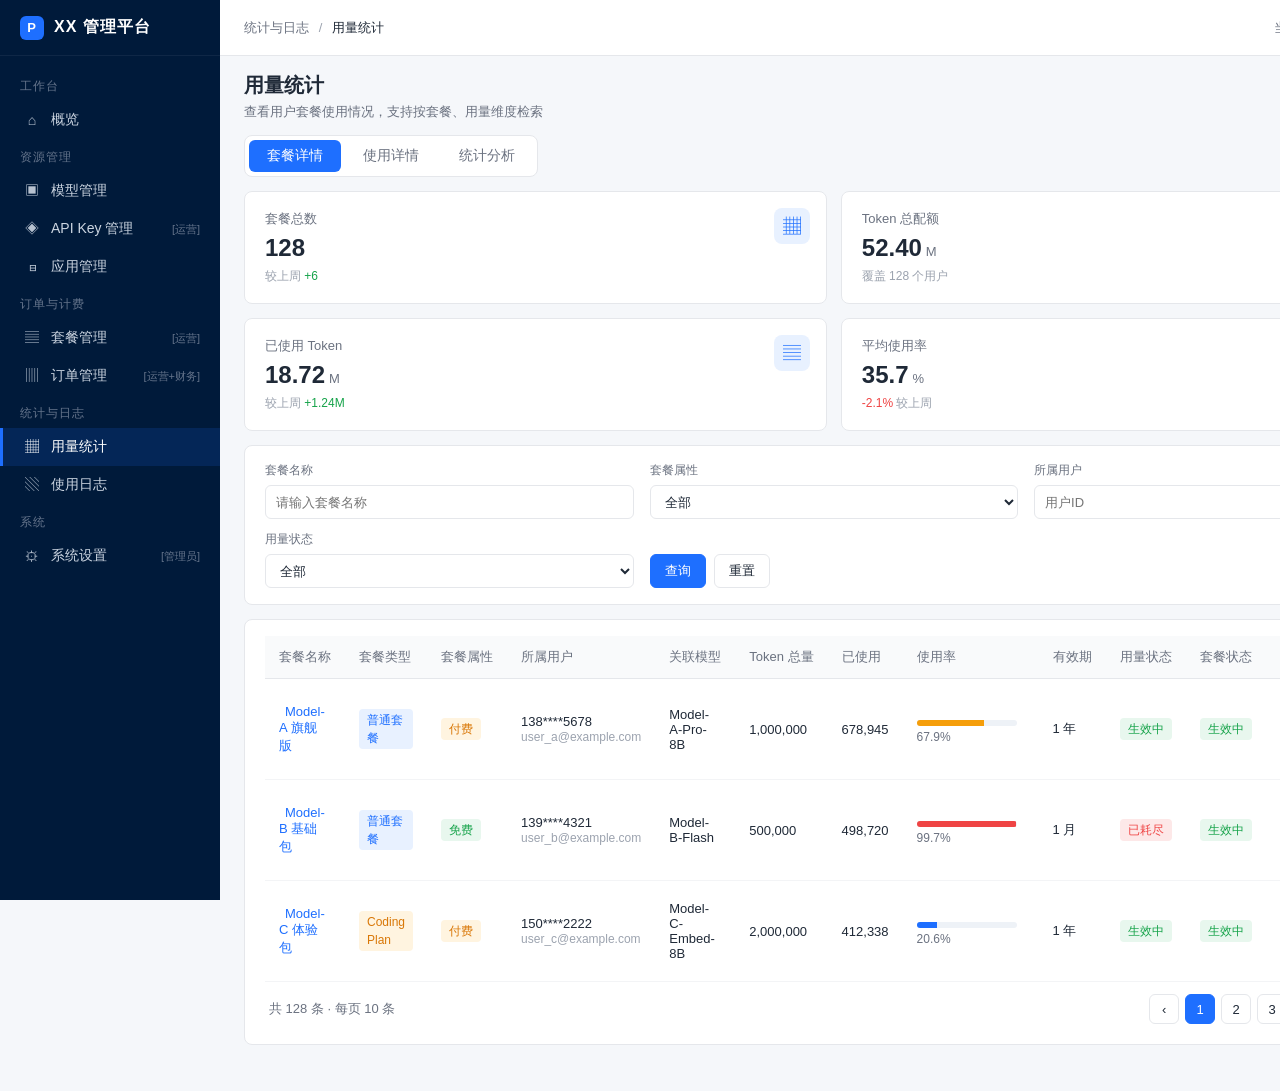
==== references/prototype-style-reference.html @ fbe81f8f "新增开发范围选择、需求输入、需求发现、PRD生成、权限矩阵、验收标准等步骤文档" ====
<!DOCTYPE html>
<html lang="zh-CN">
<head>
<meta charset="UTF-8" />
<meta name="viewport" content="width=device-width, initial-scale=1.0" />
<title>Token 使用量管理 - XX 管理平台</title>
<style>
  * { box-sizing: border-box; margin: 0; padding: 0; }
  :root{
    --primary:#1e6fff;
    --primary-hover:#4080ff;
    --primary-light:#e8f1ff;
    --success:#16a34a;
    --warning:#f59e0b;
    --danger:#ef4444;
    --text:#1f2937;
    --text-sub:#6b7280;
    --text-mute:#9ca3af;
    --border:#e5e7eb;
    --border-light:#f3f4f6;
    --bg:#f5f7fa;
    --bg-card:#ffffff;
    --header-h:56px;
    --side-w:220px;
  }
  html,body{ height:100%; }
  body{
    font-family: -apple-system, "PingFang SC", "Microsoft YaHei", "Segoe UI", Arial, sans-serif;
    color: var(--text);
    background: var(--bg);
    font-size: 14px;
  }
  a{ color: inherit; text-decoration: none; }
  button{ font-family: inherit; cursor: pointer; }

  /* Layout */
  .layout{ display:flex; min-height:100vh; }
  .sidebar{
    width: var(--side-w);
    background:#001a3a;
    color:#cbd5e1;
    display:flex; flex-direction:column;
    position: fixed; top:0; left:0; bottom:0;
  }
  .sidebar-logo{
    height: var(--header-h);
    display:flex; align-items:center; padding:0 20px;
    border-bottom: 1px solid rgba(255,255,255,0.06);
    color:#fff; font-size:16px; font-weight:600; letter-spacing:1px;
  }
  .sidebar-logo .dot{
    width:24px; height:24px; border-radius:6px; background:var(--primary);
    display:inline-flex; align-items:center; justify-content:center;
    color:#fff; font-size:13px; margin-right:10px;
  }
  .menu{ padding: 12px 0; flex:1; overflow:auto; }
  .menu-group-title{
    padding: 10px 20px 6px;
    font-size:12px; color:#64748b; letter-spacing:1px;
  }
  .menu-item{
    display:flex; align-items:center; gap:10px;
    padding: 10px 20px; cursor:pointer;
    color:#cbd5e1; font-size:14px;
    border-left: 3px solid transparent;
  }
  .menu-item:hover{ background: rgba(255,255,255,0.04); color:#fff; }
  .menu-item.active{
    background: rgba(30,111,255,0.15);
    color:#fff; border-left-color: var(--primary);
  }
  .menu-item .icon{
    width:18px; height:18px; display:inline-flex; align-items:center; justify-content:center;
    font-size:14px; opacity:.9;
  }
  .menu-item .role-tag{
    font-size:11px; color:#64748b; margin-left:auto;
  }

  .main{ flex:1; margin-left: var(--side-w); display:flex; flex-direction:column; }
  .header{
    height: var(--header-h);
    background:#fff;
    border-bottom: 1px solid var(--border);
    display:flex; align-items:center; justify-content:space-between;
    padding: 0 24px;
    position: sticky; top:0; z-index:10;
  }
  .crumbs{ color: var(--text-sub); font-size:13px; }
  .crumbs .sep{ margin: 0 6px; color: var(--text-mute); }
  .crumbs .current{ color: var(--text); font-weight:500; }
  .user-area{ display:flex; align-items:center; gap:16px; color: var(--text-sub); font-size:13px; }
  .avatar{
    width:30px; height:30px; border-radius:50%;
    background: var(--primary-light); color: var(--primary);
    display:inline-flex; align-items:center; justify-content:center;
    font-size:13px; font-weight:600;
  }

  .content{ padding: 16px 24px 32px; }

  /* Page header */
  .page-head{
    display:flex; align-items:flex-end; justify-content:space-between;
    margin-bottom: 14px;
  }
  .page-title{ font-size: 20px; font-weight:600; }
  .page-sub{ color: var(--text-sub); font-size: 13px; margin-top: 4px; }

  /* Tabs */
  .tabs{
    display:flex; gap:4px; background:#fff;
    border:1px solid var(--border); border-radius:8px;
    padding: 4px; width: fit-content; margin-bottom: 14px;
  }
  .tab{
    padding: 7px 18px; border-radius:6px; cursor:pointer;
    font-size: 14px; color: var(--text-sub);
  }
  .tab.active{ background: var(--primary); color:#fff; }

  /* Card */
  .card{
    background: var(--bg-card);
    border:1px solid var(--border);
    border-radius: 8px;
    margin-bottom: 14px;
  }
  .card-body{ padding: 16px 20px; }

  /* Filter bar */
  .filter{
    display:grid;
    grid-template-columns: repeat(5, minmax(0,1fr));
    gap: 12px 16px;
  }
  .filter .filter-actions{ grid-column: span 1; display:flex; gap:8px; align-items:flex-end; }
  .field label{
    display:block; font-size: 12px; color: var(--text-sub); margin-bottom: 6px;
  }
  .field input, .field select{
    width:100%; height: 34px; padding: 0 10px;
    border: 1px solid var(--border); border-radius: 6px;
    background: #fff; color: var(--text); font-size: 13px; outline: none;
  }
  .field input:focus, .field select:focus{ border-color: var(--primary); }

  /* Buttons */
  .btn{
    height:34px; padding: 0 14px; border-radius:6px;
    border: 1px solid var(--border); background:#fff; color: var(--text);
    font-size: 13px; display:inline-flex; align-items:center; gap:6px;
  }
  .btn:hover{ border-color: var(--primary); color: var(--primary); }
  .btn-primary{ background: var(--primary); border-color: var(--primary); color:#fff; }
  .btn-primary:hover{ background: var(--primary-hover); border-color: var(--primary-hover); color:#fff; }
  .btn-link{ background: transparent; border-color: transparent; color: var(--primary); padding: 0 6px; height: auto; }
  .btn-link:hover{ color: var(--primary-hover); background: transparent; }

  /* Stat cards */
  .stats{
    display:grid; grid-template-columns: repeat(4, 1fr); gap: 14px;
    margin-bottom: 14px;
  }
  .stat{
    background:#fff; border:1px solid var(--border); border-radius:8px;
    padding: 18px 20px; display:flex; flex-direction:column; gap:6px;
    position: relative;
  }
  .stat .label{ color: var(--text-sub); font-size: 13px; }
  .stat .value{ font-size: 24px; font-weight: 600; color: var(--text); }
  .stat .value .unit{ font-size: 13px; color: var(--text-sub); margin-left: 4px; font-weight: 400;}
  .stat .extra{ font-size: 12px; color: var(--text-mute); }
  .stat .extra .up{ color: var(--success); }
  .stat .extra .down{ color: var(--danger); }
  .stat-icon{
    position:absolute; right:16px; top:16px;
    width: 36px; height: 36px; border-radius: 8px;
    background: var(--primary-light); color: var(--primary);
    display:flex; align-items:center; justify-content:center; font-size: 18px;
  }

  /* Table */
  .table-wrap{ overflow:auto; }
  table{
    width:100%; border-collapse: separate; border-spacing: 0;
    font-size: 13px;
  }
  thead th{
    background: #f9fafb;
    color: var(--text-sub); font-weight: 500;
    text-align: left; padding: 12px 14px;
    border-bottom: 1px solid var(--border);
    position: sticky; top: 0;
    white-space: nowrap;
  }
  tbody td{
    padding: 12px 14px;
    border-bottom: 1px solid var(--border-light);
    color: var(--text);
  }
  tbody tr:hover{ background: #fafbfc; }

  /* Tag */
  .tag{
    display:inline-block; padding: 2px 8px; border-radius: 4px;
    font-size: 12px; line-height: 18px;
  }
  .tag-green{ background:#e8f7ee; color:#16a34a; }
  .tag-orange{ background:#fff4e0; color:#d97706; }
  .tag-red{ background:#fde8e8; color:#ef4444; }
  .tag-gray{ background:#f1f3f5; color:#6b7280; }
  .tag-blue{ background:#e8f1ff; color:#1e6fff; }
  .tag-purple{ background:#f1e8ff; color:#7a3edb; }

  /* Progress */
  .progress{
    width: 100px; height: 6px; background: #eef2f7; border-radius: 3px;
    overflow: hidden; display:inline-block; vertical-align: middle; margin-right: 8px;
  }
  .progress > i{ display:block; height: 100%; background: var(--primary); }
  .progress.warn > i{ background: var(--warning); }
  .progress.danger > i{ background: var(--danger); }
  .progress-text{ color: var(--text-sub); font-size: 12px; }

  /* Pagination */
  .pager{
    display:flex; align-items:center; justify-content:space-between;
    padding: 12px 4px 4px;
  }
  .pager .info{ color: var(--text-sub); font-size: 13px; }
  .pager .pages{ display:flex; gap:6px; }
  .pager .pages .pg{
    min-width: 30px; height: 30px; padding: 0 8px; border-radius: 6px;
    border: 1px solid var(--border); background:#fff; color: var(--text);
    display:inline-flex; align-items:center; justify-content:center;
    font-size: 13px; cursor: pointer;
  }
  .pager .pages .pg.active{ background: var(--primary); border-color: var(--primary); color:#fff; }
  .pager .pages .pg:hover:not(.active){ border-color: var(--primary); color: var(--primary); }

  /* Drawer */
  .drawer-mask{
    position: fixed; inset: 0; background: rgba(15,23,42,0.45);
    opacity: 0; pointer-events: none; transition: opacity .2s;
    z-index: 99;
  }
  .drawer-mask.open{ opacity: 1; pointer-events: auto; }
  .drawer{
    position: fixed; top:0; right: 0; bottom: 0;
    width: 720px; max-width: 90vw;
    background: #fff;
    transform: translateX(100%); transition: transform .25s;
    z-index: 100; display:flex; flex-direction:column;
  }
  .drawer.open{ transform: translateX(0); }
  .drawer-head{
    padding: 16px 20px; border-bottom: 1px solid var(--border);
    display:flex; align-items:center; justify-content:space-between;
  }
  .drawer-title{ font-size: 16px; font-weight: 600; }
  .drawer-close{
    width: 28px; height: 28px; border-radius: 6px; border: 1px solid var(--border);
    background:#fff; color: var(--text-sub); cursor: pointer;
    display:inline-flex; align-items:center; justify-content:center;
  }
  .drawer-close:hover{ color: var(--danger); border-color: var(--danger); }
  .drawer-body{ padding: 16px 20px; overflow:auto; flex:1; }
  .drawer-section{ margin-bottom: 18px; }
  .drawer-section h4{ font-size: 13px; color: var(--text-sub); margin-bottom: 10px; font-weight: 500; }
  .desc-grid{ display:grid; grid-template-columns: repeat(2, 1fr); gap: 10px 24px; }
  .desc-grid .row{ display:flex; font-size: 13px; }
  .desc-grid .row .k{ color: var(--text-sub); width: 88px; flex-shrink:0; }
  .desc-grid .row .v{ color: var(--text); word-break: break-all; }

  /* Tab content (hidden by default) */
  .tab-pane{ display:none; }
  .tab-pane.active{ display:block; }

  /* Toast */
  .toast{
    position:fixed; top:20px; left:50%; transform:translateX(-50%);
    background: var(--success); color:#fff; padding:12px 24px;
    border-radius:8px; font-size:14px; z-index:200;
    display:none;
  }

  /* Responsive */
  @media (max-width: 1280px){
    .filter{ grid-template-columns: repeat(3, minmax(0,1fr)); }
    .stats{ grid-template-columns: repeat(2, 1fr); }
  }
  @media (max-width: 900px){
    .filter{ grid-template-columns: repeat(2, minmax(0,1fr)); }
    .stats{ grid-template-columns: 1fr; }
  }
</style>
</head>
<body>
<div class="layout">

  <!-- Sidebar -->
  <aside class="sidebar">
    <div class="sidebar-logo"><span class="dot">P</span>XX 管理平台</div>
    <nav class="menu">
      <div class="menu-group-title">工作台</div>
      <div class="menu-item"><span class="icon">⌂</span>概览</div>

      <div class="menu-group-title">资源管理</div>
      <div class="menu-item"><span class="icon">▣</span>模型管理</div>
      <div class="menu-item"><span class="icon">◈</span>API Key 管理 <span class="role-tag">[运营]</span></div>
      <div class="menu-item"><span class="icon">⊟</span>应用管理</div>

      <div class="menu-group-title">订单与计费</div>
      <div class="menu-item"><span class="icon">▤</span>套餐管理 <span class="role-tag">[运营]</span></div>
      <div class="menu-item"><span class="icon">▥</span>订单管理 <span class="role-tag">[运营+财务]</span></div>

      <div class="menu-group-title">统计与日志</div>
      <div class="menu-item active"><span class="icon">▦</span>用量统计</div>
      <div class="menu-item"><span class="icon">▧</span>使用日志</div>

      <div class="menu-group-title">系统</div>
      <div class="menu-item"><span class="icon">⚙</span>系统设置 <span class="role-tag">[管理员]</span></div>
    </nav>
  </aside>

  <!-- Main -->
  <div class="main">
    <header class="header">
      <div class="crumbs">
        <span>统计与日志</span>
        <span class="sep">/</span>
        <span class="current">用量统计</span>
      </div>
      <div class="user-area">
        <span>当前角色：管理员</span>
        <span class="avatar">A</span>
      </div>
    </header>

    <main class="content">

      <!-- Page head -->
      <div class="page-head">
        <div>
          <div class="page-title">用量统计</div>
          <div class="page-sub">查看用户套餐使用情况，支持按套餐、用量维度检索</div>
        </div>
        <div style="color:var(--text-sub);font-size:13px">下次重置：<b style="color:var(--primary)">2026-06-22</b></div>
      </div>

      <!-- Tabs -->
      <div class="tabs">
        <div class="tab active" data-tab="combo">套餐详情</div>
        <div class="tab" data-tab="usage">使用详情</div>
        <div class="tab" data-tab="analysis">统计分析</div>
      </div>

      <!-- ========= Tab: 套餐详情 ========= -->
      <section class="tab-pane active" data-pane="combo">

        <!-- Stat cards -->
        <div class="stats">
          <div class="stat">
            <div class="label">套餐总数</div>
            <div class="value">128</div>
            <div class="extra">较上周 <span class="up">+6</span></div>
            <div class="stat-icon">▦</div>
          </div>
          <div class="stat">
            <div class="label">Token 总配额</div>
            <div class="value">52.40<span class="unit">M</span></div>
            <div class="extra">覆盖 128 个用户</div>
            <div class="stat-icon">▥</div>
          </div>
          <div class="stat">
            <div class="label">已使用 Token</div>
            <div class="value">18.72<span class="unit">M</span></div>
            <div class="extra">较上周 <span class="up">+1.24M</span></div>
            <div class="stat-icon">▤</div>
          </div>
          <div class="stat">
            <div class="label">平均使用率</div>
            <div class="value">35.7<span class="unit">%</span></div>
            <div class="extra"><span class="down">-2.1%</span> 较上周</div>
            <div class="stat-icon">◈</div>
          </div>
        </div>

        <!-- Filter -->
        <div class="card">
          <div class="card-body">
            <div class="filter">
              <div class="field">
                <label>套餐名称</label>
                <input placeholder="请输入套餐名称" />
              </div>
              <div class="field">
                <label>套餐属性</label>
                <select>
                  <option>全部</option>
                  <option>付费</option>
                  <option>免费</option>
                </select>
              </div>
              <div class="field">
                <label>所属用户</label>
                <input placeholder="用户ID" />
              </div>
              <div class="field">
                <label>用量状态</label>
                <select>
                  <option>全部</option>
                  <option>生效中</option>
                  <option>已耗尽</option>
                </select>
              </div>
              <div class="filter-actions">
                <button class="btn btn-primary">查询</button>
                <button class="btn">重置</button>
              </div>
            </div>
          </div>
        </div>

        <!-- Table -->
        <div class="card">
          <div class="card-body">
            <div class="table-wrap">
              <table>
                <thead>
                  <tr>
                    <th>套餐名称</th>
                    <th>套餐类型</th>
                    <th>套餐属性</th>
                    <th>所属用户</th>
                    <th>关联模型</th>
                    <th>Token 总量</th>
                    <th>已使用</th>
                    <th>使用率</th>
                    <th>有效期</th>
                    <th>用量状态</th>
                    <th>套餐状态</th>
                    <th>起止时间</th>
                    <th>操作</th>
                  </tr>
                </thead>
                <tbody>
                  <tr>
                    <td><a class="btn-link" data-detail="c1">Model-A 旗舰版</a></td>
                    <td><span class="tag tag-blue">普通套餐</span></td>
                    <td><span class="tag tag-orange">付费</span></td>
                    <td>138****5678<br/><span style="color:var(--text-mute);font-size:12px">user_a@example.com</span></td>
                    <td>Model-A-Pro-8B</td>
                    <td>1,000,000</td>
                    <td>678,945</td>
                    <td>
                      <div class="progress warn"><i style="width:67.9%"></i></div><span class="progress-text">67.9%</span>
                    </td>
                    <td>1 年</td>
                    <td><span class="tag tag-green">生效中</span></td>
                    <td><span class="tag tag-green">生效中</span></td>
                    <td>2026-04-17 ~ 2027-04-17</td>
                    <td>
                      <button class="btn-link" data-detail="c1">查看明细</button>
                    </td>
                  </tr>
                  <tr>
                    <td><a class="btn-link" data-detail="c2">Model-B 基础包</a></td>
                    <td><span class="tag tag-blue">普通套餐</span></td>
                    <td><span class="tag tag-green">免费</span></td>
                    <td>139****4321<br/><span style="color:var(--text-mute);font-size:12px">user_b@example.com</span></td>
                    <td>Model-B-Flash</td>
                    <td>500,000</td>
                    <td>498,720</td>
                    <td>
                      <div class="progress danger"><i style="width:99.7%"></i></div><span class="progress-text">99.7%</span>
                    </td>
                    <td>1 月</td>
                    <td><span class="tag tag-red">已耗尽</span></td>
                    <td><span class="tag tag-green">生效中</span></td>
                    <td>2026-05-22 ~ 2026-06-22</td>
                    <td>
                      <button class="btn-link" data-detail="c2">查看明细</button>
                    </td>
                  </tr>
                  <tr>
                    <td><a class="btn-link" data-detail="c3">Model-C 体验包</a></td>
                    <td><span class="tag tag-orange">Coding Plan</span></td>
                    <td><span class="tag tag-orange">付费</span></td>
                    <td>150****2222<br/><span style="color:var(--text-mute);font-size:12px">user_c@example.com</span></td>
                    <td>Model-C-Embed-8B</td>
                    <td>2,000,000</td>
                    <td>412,338</td>
                    <td>
                      <div class="progress"><i style="width:20.6%"></i></div><span class="progress-text">20.6%</span>
                    </td>
                    <td>1 年</td>
                    <td><span class="tag tag-green">生效中</span></td>
                    <td><span class="tag tag-green">生效中</span></td>
                    <td>2026-03-01 ~ 2027-03-01</td>
                    <td>
                      <button class="btn-link" data-detail="c3">查看明细</button>
                    </td>
                  </tr>
                </tbody>
              </table>
            </div>

            <!-- Pagination -->
            <div class="pager">
              <div class="info">共 128 条 · 每页 10 条</div>
              <div class="pages">
                <div class="pg">‹</div>
                <div class="pg active">1</div>
                <div class="pg">2</div>
                <div class="pg">3</div>
                <div class="pg">…</div>
                <div class="pg">13</div>
                <div class="pg">›</div>
              </div>
            </div>
          </div>
        </div>
      </section>

      <!-- ========= Tab: 使用详情 ========= -->
      <section class="tab-pane" data-pane="usage">
        <div class="card">
          <div class="card-body">
            <div class="filter">
              <div class="field">
                <label>模型名称</label>
                <input placeholder="请输入模型名称" />
              </div>
              <div class="field">
                <label>所属用户</label>
                <input placeholder="用户ID" />
              </div>
              <div class="field">
                <label>计费类型</label>
                <select>
                  <option>全部</option>
                  <option>按量计费</option>
                  <option>套餐</option>
                </select>
              </div>
              <div class="field">
                <label>模型类型</label>
                <select>
                  <option>全部</option>
                  <option>文本</option>
                  <option>文生图</option>
                </select>
              </div>
              <div class="filter-actions">
                <button class="btn btn-primary">查询</button>
                <button class="btn">重置</button>
                <button class="btn">导出</button>
              </div>
            </div>
          </div>
        </div>

        <div class="card">
          <div class="card-body">
            <div class="table-wrap">
              <table>
                <thead>
                  <tr>
                    <th>请求时间</th>
                    <th>模型名称</th>
                    <th>模型类型</th>
                    <th>所属用户</th>
                    <th>输入 Token</th>
                    <th>输出 Token</th>
                    <th>总 Token</th>
                    <th>计费类型</th>
                  </tr>
                </thead>
                <tbody>
                  <tr>
                    <td>2026-05-28 09:25</td>
                    <td>Model-B-Flash</td>
                    <td><span class="tag tag-blue">文本</span></td>
                    <td>138****5678</td>
                    <td>120</td>
                    <td>115</td>
                    <td>235</td>
                    <td><span class="tag tag-blue">套餐</span></td>
                  </tr>
                  <tr>
                    <td>2026-05-25 21:30</td>
                    <td>Model-B-Flash</td>
                    <td><span class="tag tag-blue">文本</span></td>
                    <td>138****5678</td>
                    <td>85</td>
                    <td>95</td>
                    <td>180</td>
                    <td><span class="tag tag-blue">套餐</span></td>
                  </tr>
                  <tr>
                    <td>2026-05-20 16:42</td>
                    <td>Model-A-Pro-8B</td>
                    <td><span class="tag tag-blue">文本</span></td>
                    <td>138****5678</td>
                    <td>1,024</td>
                    <td>2,140</td>
                    <td>3,164</td>
                    <td><span class="tag tag-blue">套餐</span></td>
                  </tr>
                </tbody>
              </table>
            </div>

            <div class="pager">
              <div class="info">共 9,824 条 · 每页 10 条</div>
              <div class="pages">
                <div class="pg">‹</div>
                <div class="pg active">1</div>
                <div class="pg">2</div>
                <div class="pg">…</div>
                <div class="pg">983</div>
                <div class="pg">›</div>
              </div>
            </div>
          </div>
        </div>
      </section>

      <!-- ========= Tab: 统计分析 ========= -->
      <section class="tab-pane" data-pane="analysis">
        <div class="card">
          <div class="card-body">
            <div class="filter">
              <div class="field">
                <label>模型名称</label>
                <input placeholder="支持模糊匹配" />
              </div>
              <div class="field">
                <label>模型类型</label>
                <select>
                  <option>全部</option>
                  <option>文本对话</option>
                  <option>文生图</option>
                </select>
              </div>
              <div class="field">
                <label>计费类型</label>
                <select>
                  <option>全部</option>
                  <option>按量计费</option>
                  <option>套餐</option>
                </select>
              </div>
              <div class="field">
                <label>请求时间</label>
                <div style="display:flex;align-items:center;gap:6px">
                  <input value="2026-05-04" />
                  <span>~</span>
                  <input value="2026-06-04" />
                </div>
              </div>
              <div class="filter-actions">
                <button class="btn btn-primary">查询</button>
                <button class="btn">重置</button>
              </div>
            </div>
          </div>
        </div>

        <!-- KPI -->
        <div class="stats">
          <div class="stat">
            <div class="label">总调用次数</div>
            <div class="value">57,160</div>
            <div class="extra">较上周期 <span class="up">+12.4%</span></div>
            <div class="stat-icon">◉</div>
          </div>
          <div class="stat">
            <div class="label">总输入 Token</div>
            <div class="value">12.25<span class="unit">M</span></div>
            <div class="extra">较上周期 <span class="up">+8.1%</span></div>
            <div class="stat-icon">→</div>
          </div>
          <div class="stat">
            <div class="label">总输出 Token</div>
            <div class="value">9.58<span class="unit">M</span></div>
            <div class="extra">较上周期 <span class="up">+15.6%</span></div>
            <div class="stat-icon">←</div>
          </div>
          <div class="stat">
            <div class="label">总 Token 消耗</div>
            <div class="value">21.83<span class="unit">M</span></div>
            <div class="extra">较上周期 <span class="up">+11.2%</span></div>
            <div class="stat-icon">∑</div>
          </div>
        </div>

        <!-- Chart placeholder -->
        <div style="display:grid;grid-template-columns:1fr 1fr;gap:14px;margin-bottom:14px">
          <div class="card">
            <div class="card-body">
              <h4 style="font-size:14px;font-weight:600;display:flex;align-items:center;justify-content:space-between;margin-bottom:12px">按时间趋势（Token）<span style="font-size:12px;color:var(--text-sub)">示意</span></h4>
              <div style="height:180px;background:var(--border-light);border-radius:6px;display:flex;align-items:center;justify-content:center;color:var(--text-mute)">趋势图占位区</div>
            </div>
          </div>
          <div class="card">
            <div class="card-body">
              <h4 style="font-size:14px;font-weight:600;display:flex;align-items:center;justify-content:space-between;margin-bottom:12px">按模型聚合 <span style="font-size:12px;color:var(--text-sub)">TOP 6</span></h4>
              <div style="height:180px;background:var(--border-light);border-radius:6px;display:flex;align-items:center;justify-content:center;color:var(--text-mute)">柱状图占位区</div>
            </div>
          </div>
        </div>

        <!-- Detail table -->
        <div class="card">
          <div class="card-body">
            <div class="table-wrap">
              <table>
                <thead>
                  <tr>
                    <th>模型名称</th>
                    <th>模型类型</th>
                    <th>调用次数</th>
                    <th>输入 Token</th>
                    <th>输出 Token</th>
                    <th>总 Token</th>
                    <th>占比</th>
                    <th>日均</th>
                  </tr>
                </thead>
                <tbody>
                  <tr>
                    <td>Model-A-Pro-8B</td>
                    <td><span class="tag tag-blue">文本</span></td>
                    <td>8,420</td>
                    <td>1.82M</td>
                    <td>3.45M</td>
                    <td><b>5.27M</b></td>
                    <td>
                      <div style="display:flex;align-items:center;gap:6px">
                        <div style="flex:1;height:6px;background:#eef2f7;border-radius:3px;overflow:hidden">
                          <div style="width:24.2%;height:100%;background:var(--primary)"></div>
                        </div>
                        <span style="font-size:12px;color:var(--text-sub)">24.2%</span>
                      </div>
                    </td>
                    <td>175.7K</td>
                  </tr>
                  <tr>
                    <td>Model-B-Flash</td>
                    <td><span class="tag tag-blue">文本</span></td>
                    <td>28,600</td>
                    <td>5.23M</td>
                    <td>5.21M</td>
                    <td><b>10.44M</b></td>
                    <td>
                      <div style="display:flex;align-items:center;gap:6px">
                        <div style="flex:1;height:6px;background:#eef2f7;border-radius:3px;overflow:hidden">
                          <div style="width:47.8%;height:100%;background:var(--primary)"></div>
                        </div>
                        <span style="font-size:12px;color:var(--text-sub)">47.8%</span>
                      </div>
                    </td>
                    <td>348K</td>
                  </tr>
                </tbody>
              </table>
            </div>
          </div>
        </div>
      </section>

    </main>
  </div>
</div>

<!-- ===== Drawer: 套餐使用详情 ===== -->
<div class="drawer-mask" id="drawerMask"></div>
<aside class="drawer" id="drawer">
  <div class="drawer-head">
    <div class="drawer-title" id="drawerTitle">套餐使用详情</div>
    <button class="drawer-close" id="drawerClose">✕</button>
  </div>
  <div class="drawer-body">
    <div class="drawer-section">
      <h4>套餐基础信息</h4>
      <div class="desc-grid">
        <div class="row"><span class="k">套餐名称</span><span class="v" id="d_name">—</span></div>
        <div class="row"><span class="k">套餐类型</span><span class="v" id="d_type">—</span></div>
        <div class="row"><span class="k">套餐属性</span><span class="v" id="d_attr">—</span></div>
        <div class="row"><span class="k">所属用户</span><span class="v" id="d_user">—</span></div>
        <div class="row"><span class="k">关联模型</span><span class="v" id="d_models">—</span></div>
        <div class="row"><span class="k">订购编码</span><span class="v" id="d_code">—</span></div>
        <div class="row"><span class="k">套餐开始</span><span class="v" id="d_start">—</span></div>
        <div class="row"><span class="k">套餐结束</span><span class="v" id="d_end">—</span></div>
        <div class="row"><span class="k">用量状态</span><span class="v" id="d_status">—</span></div>
        <div class="row"><span class="k">套餐状态</span><span class="v" id="d_pkgStatus">—</span></div>
      </div>
    </div>

    <div class="drawer-section">
      <h4>Token 使用情况</h4>
      <div class="stat" style="margin-bottom:10px">
        <div class="label">总量 / 已使用</div>
        <div class="value" id="d_total">—</div>
        <div class="extra">
          <div class="progress" style="width:100%"><i id="d_bar" style="width:0%"></i></div>
          <span class="progress-text" id="d_percent">0%</span>
        </div>
      </div>
    </div>
  </div>
</aside>

<!-- Toast -->
<div class="toast" id="toast"></div>

<script>
  // ----- 模拟数据（脱敏） -----
  const comboData = {
    c1:{
      name:'Model-A 旗舰版', type:'普通套餐', attr:'付费',
      user:'138****5678 / user_a@example.com',
      models:'Model-A-Pro-8B', code:'TC-0001',
      start:'2026-04-17', end:'2027-04-17',
      status:'生效中', pkgStatus:'生效中',
      total:'1,000,000', used:'678,945', percent:'67.9%'
    },
    c2:{
      name:'Model-B 基础包', type:'普通套餐', attr:'免费',
      user:'139****4321 / user_b@example.com',
      models:'Model-B-Flash', code:'TC-0007',
      start:'2026-05-22', end:'2026-06-22',
      status:'已耗尽', pkgStatus:'生效中',
      total:'500,000', used:'498,720', percent:'99.7%'
    },
    c3:{
      name:'Model-C 体验包', type:'Coding Plan', attr:'付费',
      user:'150****2222 / user_c@example.com',
      models:'Model-C-Embed-8B', code:'TC-0019',
      start:'2026-03-01', end:'2027-03-01',
      status:'生效中', pkgStatus:'生效中',
      total:'2,000,000', used:'412,338', percent:'20.6%'
    }
  };

  // ----- Tab 切换 -----
  document.querySelectorAll('.tab').forEach(t => {
    t.addEventListener('click', () => {
      document.querySelectorAll('.tab').forEach(x => x.classList.remove('active'));
      document.querySelectorAll('.tab-pane').forEach(x => x.classList.remove('active'));
      t.classList.add('active');
      const target = t.dataset.tab;
      document.querySelector(`.tab-pane[data-pane="${target}"]`).classList.add('active');
    });
  });

  // ----- 侧栏菜单切换 -----
  document.querySelectorAll('.menu-item').forEach(item => {
    item.addEventListener('click', () => {
      document.querySelectorAll('.menu-item').forEach(x => x.classList.remove('active'));
      item.classList.add('active');
    });
  });

  // ----- 抽屉 -----
  const drawer = document.getElementById('drawer');
  const drawerMask = document.getElementById('drawerMask');

  function openDrawer(key){
    const d = comboData[key];
    if(!d) return;
    document.getElementById('drawerTitle').textContent = d.name + ' · 使用详情';
    document.getElementById('d_name').textContent = d.name;
    document.getElementById('d_type').textContent = d.type;
    document.getElementById('d_attr').textContent = d.attr;
    document.getElementById('d_user').textContent = d.user;
    document.getElementById('d_models').textContent = d.models;
    document.getElementById('d_code').textContent = d.code;
    document.getElementById('d_start').textContent = d.start;
    document.getElementById('d_end').textContent = d.end;
    document.getElementById('d_status').innerHTML = statusTag(d.status);
    document.getElementById('d_pkgStatus').innerHTML = statusTag(d.pkgStatus);
    document.getElementById('d_total').textContent = d.total + ' / ' + d.used;
    document.getElementById('d_bar').style.width = d.percent;
    document.getElementById('d_percent').textContent = d.percent;
    drawer.classList.add('open');
    drawerMask.classList.add('open');
  }

  function closeDrawer(){
    drawer.classList.remove('open');
    drawerMask.classList.remove('open');
  }

  function statusTag(s){
    if(s==='生效中') return '<span class="tag tag-green">生效中</span>';
    if(s==='已耗尽') return '<span class="tag tag-red">已耗尽</span>';
    if(s==='已过期') return '<span class="tag tag-gray">已过期</span>';
    return s;
  }

  function showToast(msg){
    const t = document.getElementById('toast');
    t.textContent = msg;
    t.style.display = 'block';
    setTimeout(() => t.style.display = 'none', 3000);
  }

  document.querySelectorAll('[data-detail]').forEach(el => {
    el.addEventListener('click', e => {
      e.preventDefault();
      openDrawer(el.dataset.detail);
    });
  });
  document.getElementById('drawerClose').addEventListener('click', closeDrawer);
  drawerMask.addEventListener('click', closeDrawer);
</script>
</body>
</html>
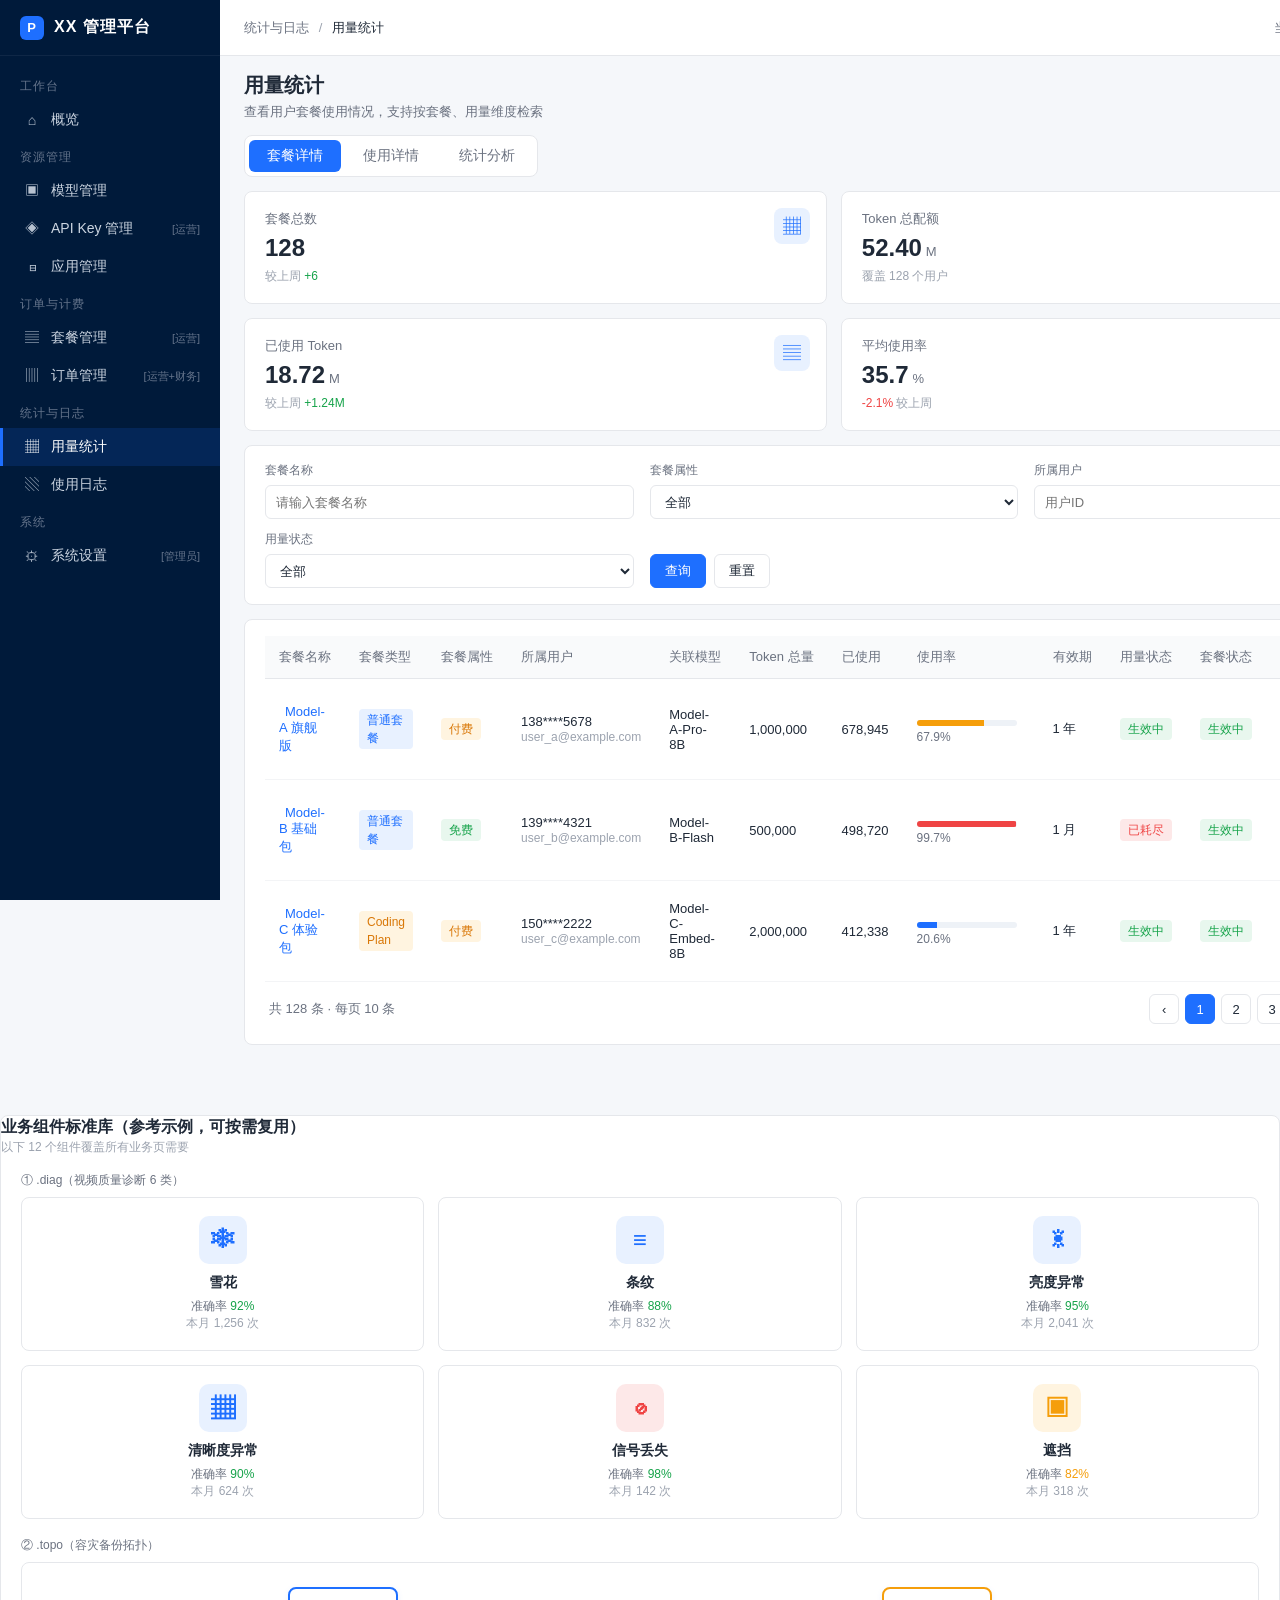
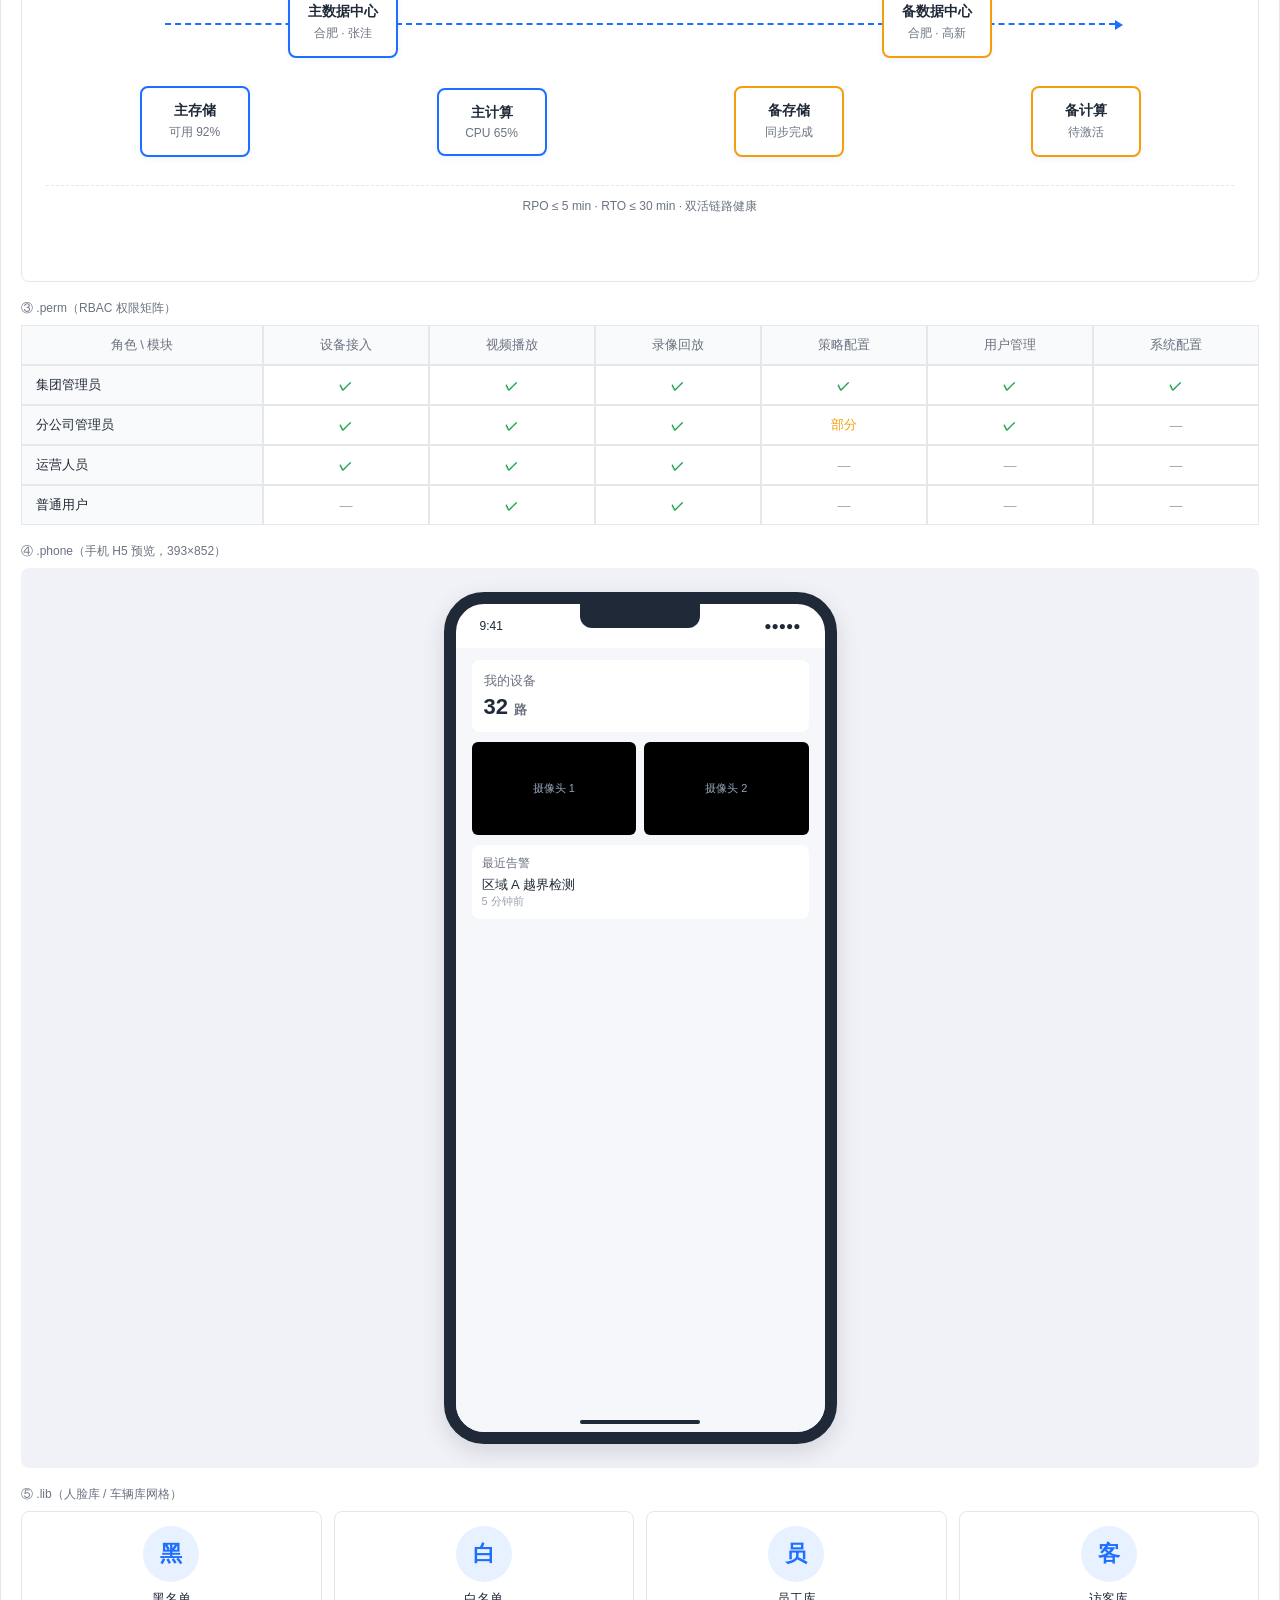
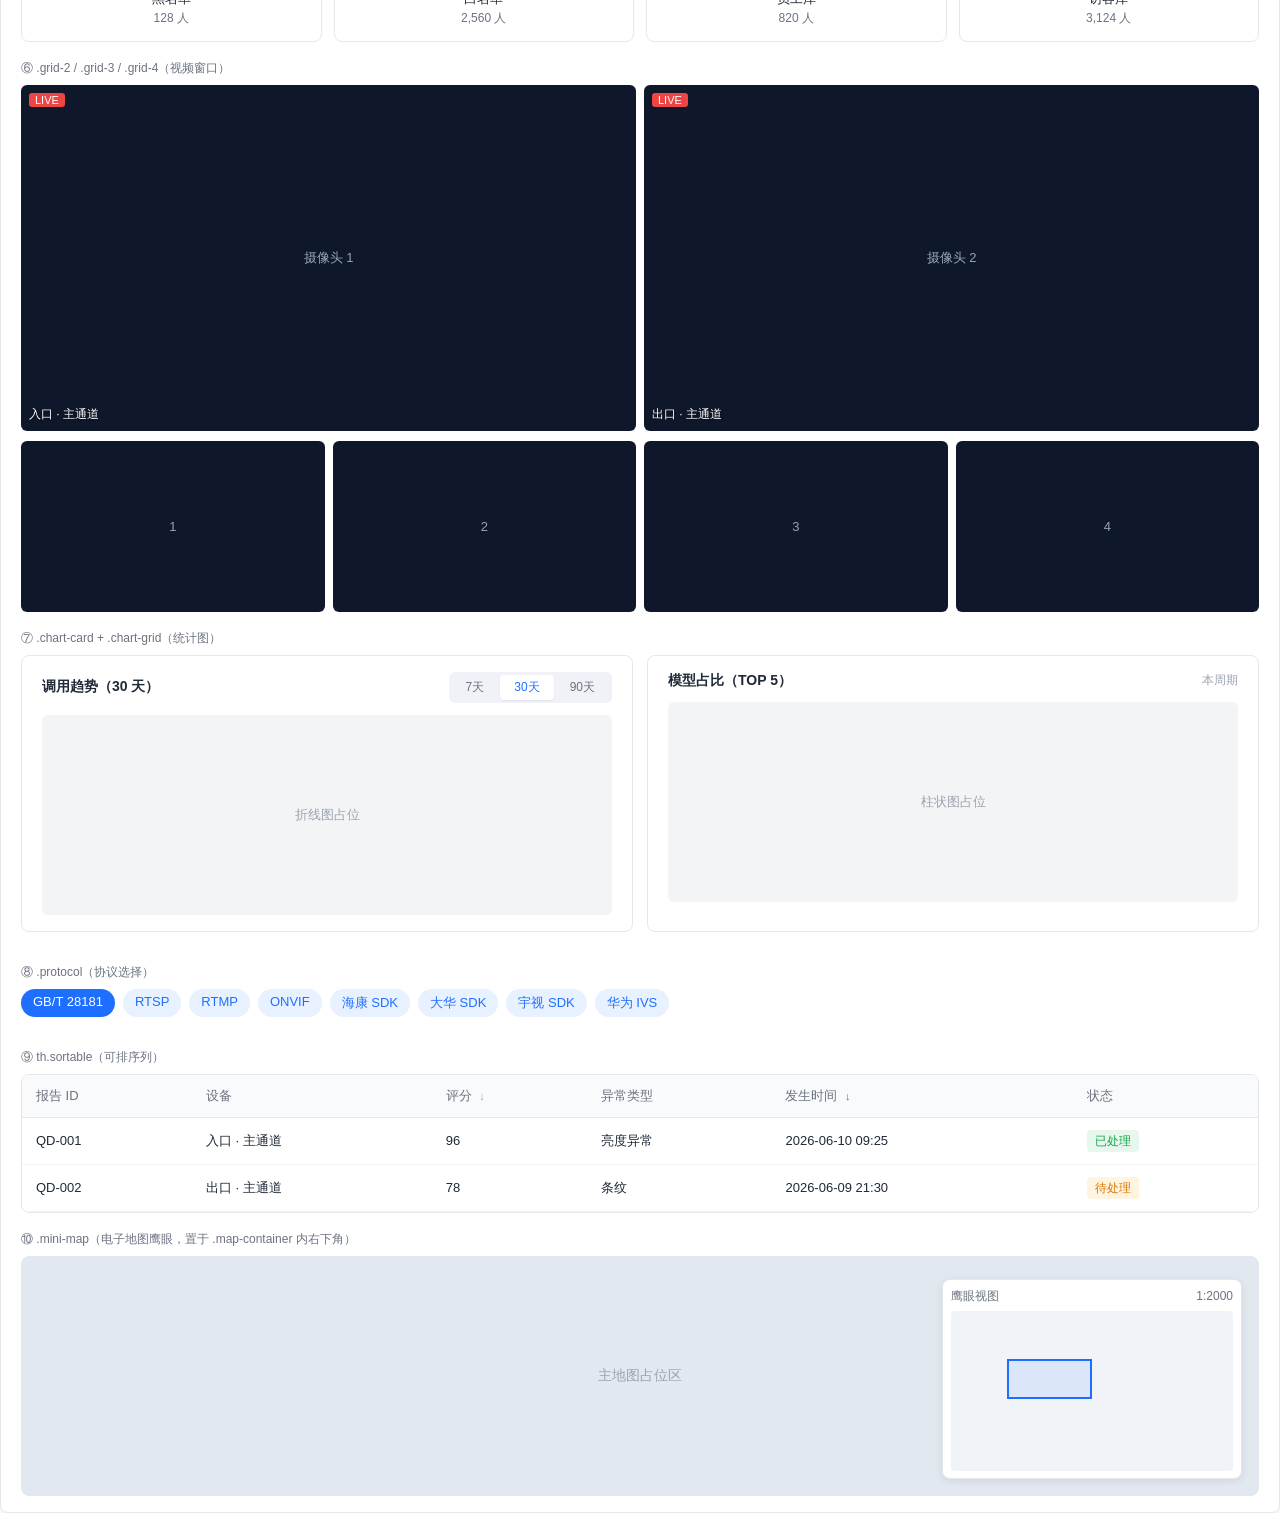
==== commit 832ef1d2: "Initial commit: prepare repo for GitHub release - Add .gitignore (OS/IDE/Python/Node + cn-spec-kit r" ====
--- a/references/prototype-style-reference.html
+++ b/references/prototype-style-reference.html
@@ -294,6 +294,357 @@
     .filter{ grid-template-columns: repeat(2, minmax(0,1fr)); }
     .stats{ grid-template-columns: 1fr; }
   }
+
+  /* ============================================================
+     业务特殊组件（Step 8 业务组件标准库，与 step8-prototype.md 配套）
+     —— 禁止自创类名，必须从以下 12 个类名中选用
+     ============================================================ */
+
+  /* —— 文字工具类 —— */
+  .text-sm{ font-size: 12px; }
+  .text-sub{ color: var(--text-sub); }
+  .text-mute{ color: var(--text-mute); }
+  .text-primary{ color: var(--primary); }
+  .text-success{ color: var(--success); }
+  .text-warning{ color: var(--warning); }
+  .text-danger{ color: var(--danger); }
+
+  /* —— 页面顶部右侧操作区 —— */
+  .page-actions{ display:flex; gap:8px; align-items:center; }
+  .next-reset{ color: var(--text-sub); font-size: 13px; }
+
+  /* —— 表格可排序列 —— */
+  th.sortable{ cursor: pointer; user-select: none; }
+  th.sortable .arrow{
+    display: inline-block; margin-left: 4px;
+    color: var(--text-mute); font-size: 11px;
+    transition: color .15s;
+  }
+  th.sortable:hover .arrow{ color: var(--primary); }
+  th.sortable.sorted .arrow{ color: var(--primary); }
+
+  /* —— 业务组件 1：.diag（视频质量诊断 6 类检测项） —— */
+  .diag{
+    display: grid;
+    grid-template-columns: repeat(3, minmax(0, 1fr));
+    gap: 14px;
+  }
+  .diag > div{
+    text-align: center;
+    padding: 18px 14px;
+    border: 1px solid var(--border);
+    border-radius: 8px;
+    background: var(--bg-card);
+    transition: border-color .15s, box-shadow .15s;
+  }
+  .diag > div:hover{
+    border-color: var(--primary);
+    box-shadow: 0 2px 8px rgba(30,111,255,0.08);
+  }
+  .diag-icon{
+    width: 48px; height: 48px;
+    margin: 0 auto 10px;
+    border-radius: 10px;
+    background: var(--primary-light);
+    color: var(--primary);
+    display: flex; align-items: center; justify-content: center;
+    font-size: 24px; font-weight: 600;
+  }
+  .diag-icon.danger{ background:#fde8e8; color:var(--danger); }
+  .diag-icon.warn{ background:#fff4e0; color:var(--warning); }
+  .diag-icon.success{ background:#e8f7ee; color:var(--success); }
+
+  /* —— 业务组件 2：.topo（容灾备份拓扑） —— */
+  .topo{
+    position: relative;
+    min-height: 320px;
+    background: var(--bg-card);
+    border: 1px solid var(--border);
+    border-radius: 8px;
+    padding: 24px;
+    overflow: hidden;
+  }
+  .topo-row{
+    display: flex; justify-content: space-around; align-items: center;
+    margin-bottom: 28px; position: relative;
+  }
+  .topo-node{
+    width: 110px; padding: 14px 10px;
+    background: #fff; border: 2px solid var(--primary);
+    border-radius: 8px; text-align: center;
+    font-size: 13px; color: var(--text);
+    position: relative; z-index: 2;
+    box-shadow: 0 2px 6px rgba(30,111,255,0.08);
+  }
+  .topo-node strong{ display: block; font-size: 14px; margin-bottom: 4px; }
+  .topo-node .sub{ color: var(--text-sub); font-size: 12px; }
+  .topo-node.standby{ border-color: var(--warning); }
+  .topo-node.danger{ border-color: var(--danger); }
+  .topo-line{
+    position: absolute; left: 10%; right: 10%;
+    top: 50%; height: 0;
+    border-top: 2px dashed var(--primary);
+    z-index: 1;
+  }
+  .topo-line::after{
+    content:""; position: absolute; right: -8px; top: -5px;
+    width: 0; height: 0;
+    border-left: 8px solid var(--primary);
+    border-top: 5px solid transparent;
+    border-bottom: 5px solid transparent;
+  }
+  .topo-center{
+    text-align: center; padding: 12px 0;
+    color: var(--text-sub); font-size: 12px;
+    border-top: 1px dashed var(--border);
+  }
+
+  /* —— 业务组件 3：.perm（RBAC 权限矩阵） —— */
+  .perm{
+    width: 100%;
+    border-collapse: separate; border-spacing: 0;
+    font-size: 13px;
+  }
+  .perm th, .perm td{
+    border: 1px solid var(--border);
+    padding: 10px 8px;
+    text-align: center;
+    background: #fff;
+  }
+  .perm thead th{
+    background: #f9fafb;
+    color: var(--text-sub);
+    font-weight: 500;
+  }
+  .perm tbody th{
+    background: #f9fafb;
+    color: var(--text);
+    font-weight: 500;
+    text-align: left;
+    padding-left: 14px;
+  }
+  .perm .cell-yes{ color: var(--success); font-weight: 600; }
+  .perm .cell-no{ color: var(--text-mute); }
+  .perm .cell-partial{ color: var(--warning); }
+
+  /* —— 业务组件 4：.phone（手机 H5 预览，393×852） —— */
+  .phone{
+    width: 393px; height: 852px;
+    margin: 0 auto;
+    background: #fff;
+    border: 12px solid #1f2937;
+    border-radius: 40px;
+    position: relative;
+    overflow: hidden;
+    box-shadow: 0 8px 24px rgba(0,0,0,0.12);
+  }
+  .phone-notch{
+    position: absolute; top: 0; left: 50%;
+    transform: translateX(-50%);
+    width: 120px; height: 24px;
+    background: #1f2937;
+    border-bottom-left-radius: 12px;
+    border-bottom-right-radius: 12px;
+    z-index: 10;
+  }
+  .phone-statusbar{
+    height: 44px; padding: 0 24px;
+    display: flex; align-items: center; justify-content: space-between;
+    font-size: 12px; color: var(--text);
+  }
+  .phone-body{
+    padding: 12px 16px; height: calc(100% - 44px);
+    overflow: auto; background: #f5f7fa;
+  }
+  .phone-bottom{
+    position: absolute; bottom: 8px; left: 50%;
+    transform: translateX(-50%);
+    width: 120px; height: 4px;
+    background: #1f2937; border-radius: 2px;
+  }
+
+  /* —— 业务组件 5：.lib（人脸库/车辆库网格） —— */
+  .lib{
+    display: grid;
+    grid-template-columns: repeat(4, minmax(0, 1fr));
+    gap: 12px;
+  }
+  .lib-item{
+    text-align: center;
+    padding: 14px 8px;
+    border: 1px solid var(--border);
+    border-radius: 8px;
+    background: var(--bg-card);
+    transition: border-color .15s, transform .15s;
+    cursor: pointer;
+  }
+  .lib-item:hover{
+    border-color: var(--primary);
+    transform: translateY(-2px);
+  }
+  .lib-avatar{
+    width: 56px; height: 56px;
+    border-radius: 50%;
+    margin: 0 auto 8px;
+    background: var(--primary-light);
+    color: var(--primary);
+    display: flex; align-items: center; justify-content: center;
+    font-size: 22px; font-weight: 600;
+  }
+  .lib-name{ font-size: 13px; color: var(--text); font-weight: 500; }
+  .lib-count{ font-size: 12px; color: var(--text-sub); margin-top: 2px; }
+
+  /* —— 业务组件 6：.grid-2/3/4（视频窗口 2×2/3×3/4×4） —— */
+  .grid-2, .grid-3, .grid-4{
+    display: grid;
+    gap: 8px;
+  }
+  .grid-2{ grid-template-columns: repeat(2, 1fr); }
+  .grid-3{ grid-template-columns: repeat(3, 1fr); }
+  .grid-4{ grid-template-columns: repeat(4, 1fr); }
+  .video-cell{
+    position: relative;
+    aspect-ratio: 16 / 9;
+    background: #0f172a;
+    border-radius: 6px;
+    overflow: hidden;
+    display: flex; align-items: center; justify-content: center;
+    color: #94a3b8; font-size: 13px;
+  }
+  .video-cell .live-dot{
+    position: absolute; top: 8px; left: 8px;
+    background: var(--danger); color: #fff;
+    font-size: 11px; padding: 1px 6px; border-radius: 3px;
+  }
+  .video-cell .cam-name{
+    position: absolute; bottom: 8px; left: 8px; right: 8px;
+    color: #fff; font-size: 12px;
+    text-shadow: 0 1px 2px rgba(0,0,0,0.5);
+  }
+
+  /* —— 业务组件 7：.mini-map（鹰眼/缩略图，300×200） —— */
+  .mini-map{
+    position: absolute;
+    bottom: 16px; right: 16px;
+    width: 300px; height: 200px;
+    border: 1px solid var(--border);
+    border-radius: 8px;
+    background: #fff;
+    box-shadow: 0 2px 8px rgba(0,0,0,0.08);
+    z-index: 10;
+    padding: 8px;
+  }
+  .mini-map-title{
+    font-size: 12px; color: var(--text-sub);
+    margin-bottom: 6px;
+    display: flex; justify-content: space-between; align-items: center;
+  }
+  .mini-map-body{
+    height: calc(100% - 22px);
+    background: #f0f4f8;
+    border-radius: 4px;
+    position: relative;
+    overflow: hidden;
+  }
+  .mini-map-rect{
+    position: absolute;
+    border: 2px solid var(--primary);
+    background: rgba(30,111,255,0.1);
+  }
+
+  /* —— 业务组件 8：.chart-card + .chart-grid（时序/统计图） —— */
+  .chart-grid{
+    display: grid;
+    grid-template-columns: repeat(2, 1fr);
+    gap: 14px;
+    margin-bottom: 14px;
+  }
+  .chart-card{
+    background: var(--bg-card);
+    border: 1px solid var(--border);
+    border-radius: 8px;
+    padding: 16px 20px;
+  }
+  .chart-card-head{
+    display: flex; align-items: center; justify-content: space-between;
+    margin-bottom: 12px;
+  }
+  .chart-card-title{ font-size: 14px; font-weight: 600; color: var(--text); }
+  .chart-card-body{
+    height: 200px;
+    background: var(--border-light);
+    border-radius: 6px;
+    display: flex; align-items: center; justify-content: center;
+    color: var(--text-mute);
+    font-size: 13px;
+  }
+
+  /* —— 业务组件 9：.protocol（协议选择标签） —— */
+  .protocol{
+    display: flex; flex-wrap: wrap; gap: 8px;
+    margin-bottom: 14px;
+  }
+  .protocol-tag{
+    padding: 5px 12px;
+    background: var(--primary-light);
+    color: var(--primary);
+    border-radius: 16px;
+    font-size: 13px;
+    font-weight: 500;
+    cursor: pointer;
+    transition: background .15s;
+  }
+  .protocol-tag:hover{ background: #d0e1ff; }
+  .protocol-tag.active{
+    background: var(--primary);
+    color: #fff;
+  }
+
+  /* —— 业务组件 10：.period-tabs（7天/30天/90天时间段切换） —— */
+  .period-tabs{
+    display: inline-flex; gap: 2px;
+    background: #f0f2f7;
+    padding: 3px;
+    border-radius: 6px;
+  }
+  .period-tabs span{
+    padding: 4px 14px;
+    border-radius: 4px;
+    font-size: 12px;
+    color: var(--text-sub);
+    cursor: pointer;
+    user-select: none;
+  }
+  .period-tabs span.active{
+    background: #fff;
+    color: var(--primary);
+    font-weight: 500;
+    box-shadow: 0 1px 2px rgba(0,0,0,0.06);
+  }
+
+  /* —— 弹窗遮罩（简单确认操作） —— */
+  .modal-mask{
+    position: fixed; inset: 0;
+    background: rgba(15,23,42,0.45);
+    display: none; align-items: center; justify-content: center;
+    z-index: 150;
+  }
+  .modal-mask.open{ display: flex; }
+  .modal{
+    background: #fff;
+    border-radius: 8px;
+    width: 420px; max-width: 90vw;
+    padding: 20px;
+  }
+  .modal-title{ font-size: 16px; font-weight: 600; margin-bottom: 12px; }
+  .modal-body{ font-size: 14px; color: var(--text-sub); margin-bottom: 18px; }
+  .modal-foot{ display: flex; gap: 8px; justify-content: flex-end; }
+
+  /* —— 描述网格（详情用） —— */
+  .desc-list{ display: grid; grid-template-columns: 1fr 1fr; gap: 10px 24px; }
+  .desc-list .row{ display: flex; font-size: 13px; }
+  .desc-list .row .k{ color: var(--text-sub); width: 88px; flex-shrink: 0; }
+  .desc-list .row .v{ color: var(--text); word-break: break-all; }
 </style>
 </head>
 <body>
@@ -814,6 +1165,311 @@
   </div>
 </aside>
 
+<!-- ===== 业务组件库示例（Step 8 标准库） ===== -->
+<!-- 业务组件库仅作为参考样式展示，业务页不会用到；可按需删除 -->
+<div class="card" style="margin-top:24px">
+  <div class="card-head">
+    <h3>业务组件标准库（参考示例，可按需复用）</h3>
+    <span class="text-mute text-sm">以下 12 个组件覆盖所有业务页需要</span>
+  </div>
+  <div class="card-body" style="display:grid;gap:18px">
+
+    <!-- 1. .diag 视频质量诊断 -->
+    <div>
+      <div class="text-sub text-sm" style="margin-bottom:8px">① .diag（视频质量诊断 6 类）</div>
+      <div class="diag">
+        <div>
+          <div class="diag-icon">❄</div>
+          <strong>雪花</strong>
+          <div class="text-sub text-sm" style="margin-top:6px">准确率 <span class="text-success">92%</span></div>
+          <div class="text-mute text-sm">本月 1,256 次</div>
+        </div>
+        <div>
+          <div class="diag-icon">≡</div>
+          <strong>条纹</strong>
+          <div class="text-sub text-sm" style="margin-top:6px">准确率 <span class="text-success">88%</span></div>
+          <div class="text-mute text-sm">本月 832 次</div>
+        </div>
+        <div>
+          <div class="diag-icon">☀</div>
+          <strong>亮度异常</strong>
+          <div class="text-sub text-sm" style="margin-top:6px">准确率 <span class="text-success">95%</span></div>
+          <div class="text-mute text-sm">本月 2,041 次</div>
+        </div>
+        <div>
+          <div class="diag-icon">▦</div>
+          <strong>清晰度异常</strong>
+          <div class="text-sub text-sm" style="margin-top:6px">准确率 <span class="text-success">90%</span></div>
+          <div class="text-mute text-sm">本月 624 次</div>
+        </div>
+        <div>
+          <div class="diag-icon danger">⊘</div>
+          <strong>信号丢失</strong>
+          <div class="text-sub text-sm" style="margin-top:6px">准确率 <span class="text-success">98%</span></div>
+          <div class="text-mute text-sm">本月 142 次</div>
+        </div>
+        <div>
+          <div class="diag-icon warn">▣</div>
+          <strong>遮挡</strong>
+          <div class="text-sub text-sm" style="margin-top:6px">准确率 <span class="text-warning">82%</span></div>
+          <div class="text-mute text-sm">本月 318 次</div>
+        </div>
+      </div>
+    </div>
+
+    <!-- 2. .topo 容灾拓扑 -->
+    <div>
+      <div class="text-sub text-sm" style="margin-bottom:8px">② .topo（容灾备份拓扑）</div>
+      <div class="topo">
+        <div class="topo-row">
+          <div class="topo-node">
+            <strong>主数据中心</strong>
+            <div class="sub">合肥 · 张洼</div>
+          </div>
+          <div class="topo-line"></div>
+          <div class="topo-node standby">
+            <strong>备数据中心</strong>
+            <div class="sub">合肥 · 高新</div>
+          </div>
+        </div>
+        <div class="topo-row">
+          <div class="topo-node">
+            <strong>主存储</strong>
+            <div class="sub">可用 92%</div>
+          </div>
+          <div class="topo-node">
+            <strong>主计算</strong>
+            <div class="sub">CPU 65%</div>
+          </div>
+          <div class="topo-node standby">
+            <strong>备存储</strong>
+            <div class="sub">同步完成</div>
+          </div>
+          <div class="topo-node standby">
+            <strong>备计算</strong>
+            <div class="sub">待激活</div>
+          </div>
+        </div>
+        <div class="topo-center">RPO ≤ 5 min · RTO ≤ 30 min · 双活链路健康</div>
+      </div>
+    </div>
+
+    <!-- 3. .perm 权限矩阵 -->
+    <div>
+      <div class="text-sub text-sm" style="margin-bottom:8px">③ .perm（RBAC 权限矩阵）</div>
+      <table class="perm">
+        <thead>
+          <tr>
+            <th>角色 \ 模块</th>
+            <th>设备接入</th>
+            <th>视频播放</th>
+            <th>录像回放</th>
+            <th>策略配置</th>
+            <th>用户管理</th>
+            <th>系统配置</th>
+          </tr>
+        </thead>
+        <tbody>
+          <tr>
+            <th>集团管理员</th>
+            <td class="cell-yes">✓</td>
+            <td class="cell-yes">✓</td>
+            <td class="cell-yes">✓</td>
+            <td class="cell-yes">✓</td>
+            <td class="cell-yes">✓</td>
+            <td class="cell-yes">✓</td>
+          </tr>
+          <tr>
+            <th>分公司管理员</th>
+            <td class="cell-yes">✓</td>
+            <td class="cell-yes">✓</td>
+            <td class="cell-yes">✓</td>
+            <td class="cell-partial">部分</td>
+            <td class="cell-yes">✓</td>
+            <td class="cell-no">—</td>
+          </tr>
+          <tr>
+            <th>运营人员</th>
+            <td class="cell-yes">✓</td>
+            <td class="cell-yes">✓</td>
+            <td class="cell-yes">✓</td>
+            <td class="cell-no">—</td>
+            <td class="cell-no">—</td>
+            <td class="cell-no">—</td>
+          </tr>
+          <tr>
+            <th>普通用户</th>
+            <td class="cell-no">—</td>
+            <td class="cell-yes">✓</td>
+            <td class="cell-yes">✓</td>
+            <td class="cell-no">—</td>
+            <td class="cell-no">—</td>
+            <td class="cell-no">—</td>
+          </tr>
+        </tbody>
+      </table>
+    </div>
+
+    <!-- 4. .phone 手机 H5 预览 -->
+    <div>
+      <div class="text-sub text-sm" style="margin-bottom:8px">④ .phone（手机 H5 预览，393×852）</div>
+      <div style="display:flex;justify-content:center;background:#f0f2f7;padding:24px;border-radius:8px">
+        <div class="phone">
+          <div class="phone-notch"></div>
+          <div class="phone-statusbar">
+            <span>9:41</span>
+            <span>●●●●●</span>
+          </div>
+          <div class="phone-body">
+            <div style="background:#fff;border-radius:8px;padding:12px;margin-bottom:10px">
+              <div style="font-size:13px;color:var(--text-sub)">我的设备</div>
+              <div style="font-size:22px;font-weight:600;margin-top:4px">32 <span style="font-size:13px;color:var(--text-sub)">路</span></div>
+            </div>
+            <div class="grid-2">
+              <div style="background:#000;border-radius:6px;aspect-ratio:16/9;display:flex;align-items:center;justify-content:center;color:#94a3b8;font-size:11px">摄像头 1</div>
+              <div style="background:#000;border-radius:6px;aspect-ratio:16/9;display:flex;align-items:center;justify-content:center;color:#94a3b8;font-size:11px">摄像头 2</div>
+            </div>
+            <div style="margin-top:10px;background:#fff;border-radius:8px;padding:10px">
+              <div style="font-size:12px;color:var(--text-sub)">最近告警</div>
+              <div style="font-size:13px;margin-top:4px">区域 A 越界检测</div>
+              <div style="font-size:11px;color:var(--text-mute)">5 分钟前</div>
+            </div>
+          </div>
+          <div class="phone-bottom"></div>
+        </div>
+      </div>
+    </div>
+
+    <!-- 5. .lib 人脸库/车辆库 -->
+    <div>
+      <div class="text-sub text-sm" style="margin-bottom:8px">⑤ .lib（人脸库 / 车辆库网格）</div>
+      <div class="lib">
+        <div class="lib-item">
+          <div class="lib-avatar">黑</div>
+          <div class="lib-name">黑名单</div>
+          <div class="lib-count">128 人</div>
+        </div>
+        <div class="lib-item">
+          <div class="lib-avatar">白</div>
+          <div class="lib-name">白名单</div>
+          <div class="lib-count">2,560 人</div>
+        </div>
+        <div class="lib-item">
+          <div class="lib-avatar">员</div>
+          <div class="lib-name">员工库</div>
+          <div class="lib-count">820 人</div>
+        </div>
+        <div class="lib-item">
+          <div class="lib-avatar">客</div>
+          <div class="lib-name">访客库</div>
+          <div class="lib-count">3,124 人</div>
+        </div>
+      </div>
+    </div>
+
+    <!-- 6. .grid-2/3/4 视频窗口 -->
+    <div>
+      <div class="text-sub text-sm" style="margin-bottom:8px">⑥ .grid-2 / .grid-3 / .grid-4（视频窗口）</div>
+      <div class="grid-2">
+        <div class="video-cell">
+          <span class="live-dot">LIVE</span>
+          <span>摄像头 1</span>
+          <span class="cam-name">入口 · 主通道</span>
+        </div>
+        <div class="video-cell">
+          <span class="live-dot">LIVE</span>
+          <span>摄像头 2</span>
+          <span class="cam-name">出口 · 主通道</span>
+        </div>
+      </div>
+      <div class="grid-4" style="margin-top:10px">
+        <div class="video-cell"><span>1</span></div>
+        <div class="video-cell"><span>2</span></div>
+        <div class="video-cell"><span>3</span></div>
+        <div class="video-cell"><span>4</span></div>
+      </div>
+    </div>
+
+    <!-- 7. .chart-card 时序/统计图 -->
+    <div>
+      <div class="text-sub text-sm" style="margin-bottom:8px">⑦ .chart-card + .chart-grid（统计图）</div>
+      <div class="chart-grid">
+        <div class="chart-card">
+          <div class="chart-card-head">
+            <span class="chart-card-title">调用趋势（30 天）</span>
+            <div class="period-tabs">
+              <span>7天</span>
+              <span class="active">30天</span>
+              <span>90天</span>
+            </div>
+          </div>
+          <div class="chart-card-body">折线图占位</div>
+        </div>
+        <div class="chart-card">
+          <div class="chart-card-head">
+            <span class="chart-card-title">模型占比（TOP 5）</span>
+            <span class="text-mute text-sm">本周期</span>
+          </div>
+          <div class="chart-card-body">柱状图占位</div>
+        </div>
+      </div>
+    </div>
+
+    <!-- 8. .protocol 协议选择 -->
+    <div>
+      <div class="text-sub text-sm" style="margin-bottom:8px">⑧ .protocol（协议选择）</div>
+      <div class="protocol">
+        <span class="protocol-tag active">GB/T 28181</span>
+        <span class="protocol-tag">RTSP</span>
+        <span class="protocol-tag">RTMP</span>
+        <span class="protocol-tag">ONVIF</span>
+        <span class="protocol-tag">海康 SDK</span>
+        <span class="protocol-tag">大华 SDK</span>
+        <span class="protocol-tag">宇视 SDK</span>
+        <span class="protocol-tag">华为 IVS</span>
+      </div>
+    </div>
+
+    <!-- 9. .sortable 表格排序 -->
+    <div>
+      <div class="text-sub text-sm" style="margin-bottom:8px">⑨ th.sortable（可排序列）</div>
+      <div class="table-wrap" style="border:1px solid var(--border);border-radius:8px">
+        <table>
+          <thead>
+            <tr>
+              <th>报告 ID</th>
+              <th>设备</th>
+              <th class="sortable">评分 <span class="arrow">↓</span></th>
+              <th>异常类型</th>
+              <th class="sortable sorted">发生时间 <span class="arrow">↓</span></th>
+              <th>状态</th>
+            </tr>
+          </thead>
+          <tbody>
+            <tr><td>QD-001</td><td>入口 · 主通道</td><td>96</td><td>亮度异常</td><td>2026-06-10 09:25</td><td><span class="tag tag-green">已处理</span></td></tr>
+            <tr><td>QD-002</td><td>出口 · 主通道</td><td>78</td><td>条纹</td><td>2026-06-09 21:30</td><td><span class="tag tag-orange">待处理</span></td></tr>
+          </tbody>
+        </table>
+      </div>
+    </div>
+
+    <!-- 10. .mini-map 鹰眼缩略图 -->
+    <div>
+      <div class="text-sub text-sm" style="margin-bottom:8px">⑩ .mini-map（电子地图鹰眼，置于 .map-container 内右下角）</div>
+      <div style="position:relative;height:240px;background:#e2e8f0;border:1px solid var(--border);border-radius:8px;overflow:hidden">
+        <div style="position:absolute;inset:0;display:flex;align-items:center;justify-content:center;color:var(--text-mute)">主地图占位区</div>
+        <div class="mini-map">
+          <div class="mini-map-title"><span>鹰眼视图</span><span>1:2000</span></div>
+          <div class="mini-map-body">
+            <div class="mini-map-rect" style="left:20%;top:30%;width:30%;height:25%"></div>
+          </div>
+        </div>
+      </div>
+    </div>
+
+  </div>
+</div>
+
 <!-- Toast -->
 <div class="toast" id="toast"></div>
 
